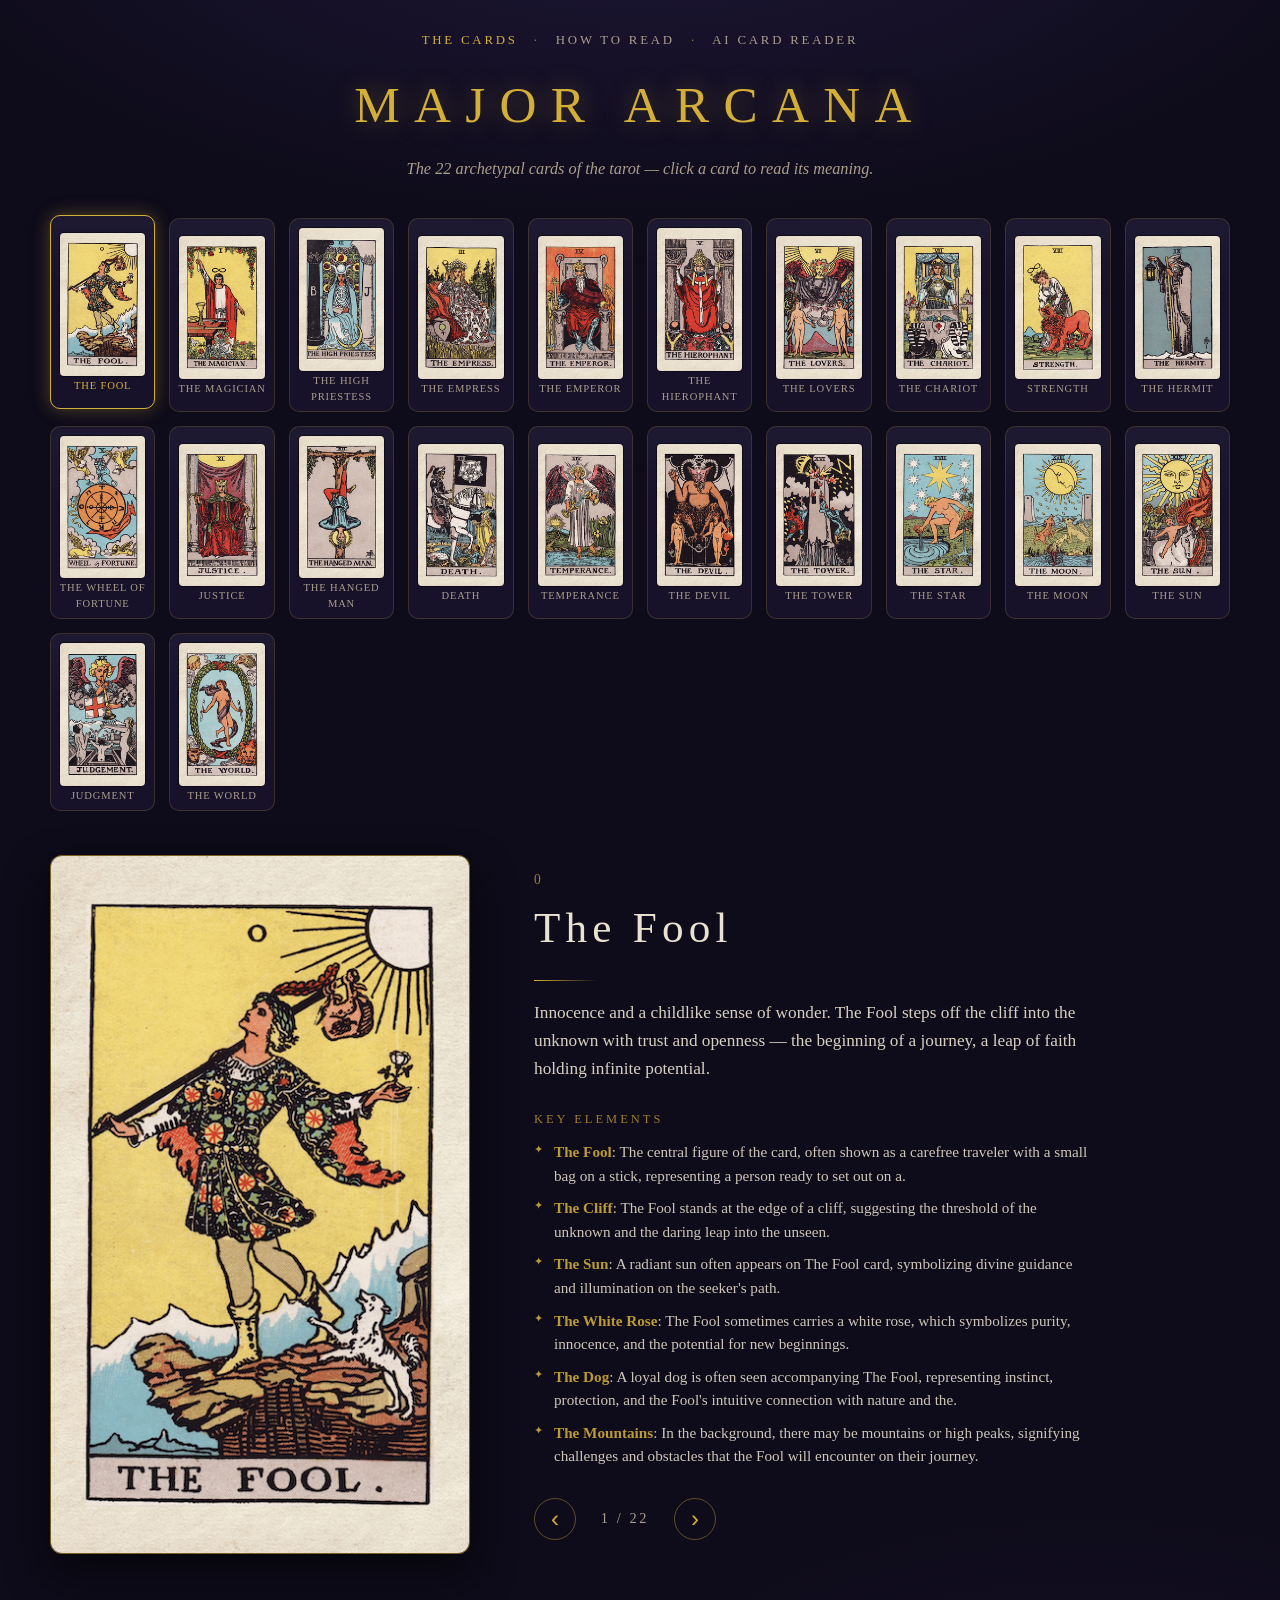
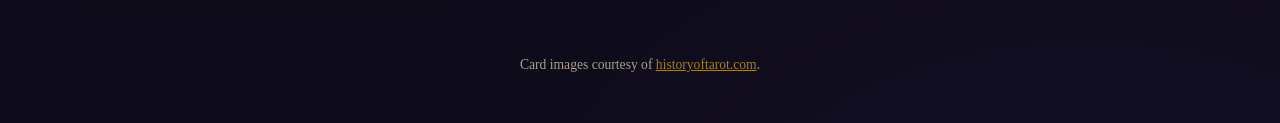
==== index.html @ 9f63abbf "Major Arcana site: cards, reading guide, AI reader (hosted build)" ====
<!DOCTYPE html>
<html lang="en">
<head>
  <meta charset="UTF-8">
  <meta name="viewport" content="width=device-width, initial-scale=1.0">
  <title>Major Arcana — The 22 Archetypal Cards</title>
  <meta name="description" content="Browse the 22 Major Arcana tarot cards. Click a card to see its image and a short description of its core meaning.">
  <link rel="icon" href="data:image/svg+xml,%3Csvg xmlns='http://www.w3.org/2000/svg' viewBox='0 0 32 32'%3E%3Crect width='32' height='32' rx='6' fill='%230e0b1a'/%3E%3Cpath d='M16 5l2.2 6.4 6.8.4-5.4 4.2 1.9 6.6-5.5-3.8-5.5 3.8 1.9-6.6-5.4-4.2 6.8-.4z' fill='%23d4af37'/%3E%3C/svg%3E">
  <link rel="stylesheet" href="css/style.css">
</head>
<body>
  <header class="site-header">
    <nav class="page-nav">
      <a href="index.html" class="here" aria-current="page">The Cards</a>
      <span class="nav-sep" aria-hidden="true">&middot;</span>
      <a href="how-to-read.html">How to Read</a>
      <span class="nav-sep" aria-hidden="true">&middot;</span>
      <a href="ai-reader.html">AI Card Reader</a>
    </nav>
    <h1>Major Arcana</h1>
    <p class="tagline">The 22 archetypal cards of the tarot &mdash; click a card to read its meaning.</p>
  </header>

  <main>
    <!-- Visual navigator: all 22 cards as small tiles -->
    <nav class="strip" id="strip" aria-label="Major Arcana cards"></nav>

    <!-- Detail view: large image left, meaning right -->
    <section class="detail" id="detail" aria-live="polite">
      <figure class="card-figure">
        <img id="card-img" src="" alt="">
      </figure>
      <article class="card-info">
        <p class="card-number" id="card-number"></p>
        <h2 class="card-name" id="card-name"></h2>
        <div class="rule" aria-hidden="true"></div>
        <p class="card-meaning" id="card-meaning"></p>
        <h3 class="elements-title">Key Elements</h3>
        <ul class="card-elements" id="card-elements"></ul>
        <div class="card-nav">
          <button id="prev-card" type="button" aria-label="Previous card">&#8249;</button>
          <span class="card-index" id="card-index"></span>
          <button id="next-card" type="button" aria-label="Next card">&#8250;</button>
        </div>
      </article>
    </section>
  </main>

  <footer class="site-footer">
    <p>Card images courtesy of <a href="https://www.historyoftarot.com/major-arcana/" target="_blank" rel="noopener">historyoftarot.com</a>.</p>
  </footer>

  <script src="js/cards-data.js"></script>
  <script src="js/app.js"></script>
</body>
</html>
---- css/style.css ----
/* ============================================================
   Major Arcana — dark, mystical single-page gallery
   ============================================================ */

:root {
  --bg: #0e0b1a;
  --bg-soft: #161226;
  --bg-tile: #17122a;
  --gold: #d4af37;
  --gold-soft: #9c7f2a;
  --ink: #e9e2d0;
  --ink-dim: #a99f8c;
  --frame: rgba(212, 175, 55, 0.55);
  --shadow: 0 18px 40px rgba(0, 0, 0, 0.55);
  --serif: "Palatino Linotype", Palatino, "Iowan Old Style", Georgia, "Times New Roman", serif;
  --transition: 0.22s ease;
}

* { box-sizing: border-box; }

html { scroll-behavior: smooth; }

body {
  margin: 0;
  min-height: 100vh;
  background:
    radial-gradient(1100px 500px at 50% -120px, rgba(90, 70, 160, 0.22), transparent 70%),
    radial-gradient(900px 600px at 85% 110%, rgba(60, 45, 110, 0.18), transparent 70%),
    var(--bg);
  color: var(--ink);
  font-family: var(--serif);
  line-height: 1.6;
  display: flex;
  flex-direction: column;
}

/* ---------- header ---------- */

.site-header {
  text-align: center;
  padding: 30px 20px 10px;
}

.page-nav {
  margin-bottom: 14px;
  font-size: 0.8rem;
  letter-spacing: 0.22em;
  text-transform: uppercase;
}

.page-nav a {
  color: var(--ink-dim);
  text-decoration: none;
  transition: color var(--transition);
}

.page-nav a:hover,
.page-nav a.here {
  color: var(--gold);
}

.page-nav .nav-sep {
  color: var(--gold-soft);
  margin: 0 10px;
}

.site-header h1 {
  margin: 0;
  font-size: clamp(2.1rem, 5vw, 3.2rem);
  font-weight: 400;
  letter-spacing: 0.28em;
  text-transform: uppercase;
  color: var(--gold);
  text-shadow: 0 0 26px rgba(212, 175, 55, 0.35);
}

.tagline {
  margin: 10px auto 0;
  max-width: 560px;
  color: var(--ink-dim);
  font-style: italic;
  font-size: 1.02rem;
}

main {
  width: min(1180px, 100% - 40px);
  margin: 0 auto;
  flex: 1;
}

/* ---------- navigator strip ---------- */

.strip {
  display: grid;
  grid-template-columns: repeat(auto-fill, minmax(96px, 1fr));
  gap: 14px;
  padding: 26px 0 34px;
}

.tile {
  appearance: none;
  border: 1px solid rgba(212, 175, 55, 0.18);
  border-radius: 10px;
  background: linear-gradient(180deg, rgba(255, 255, 255, 0.03), transparent 40%), var(--bg-tile);
  padding: 8px 8px 7px;
  cursor: pointer;
  font-family: inherit;
  color: var(--ink-dim);
  transition: border-color var(--transition), transform var(--transition), box-shadow var(--transition);
}

.tile img {
  display: block;
  width: 100%;
  height: auto;
  border-radius: 5px;
  border: 1px solid rgba(0, 0, 0, 0.5);
}

.tile .tile-name {
  margin-top: 6px;
  font-size: 0.66rem;
  letter-spacing: 0.08em;
  text-transform: uppercase;
  line-height: 1.3;
  text-align: center;
}

.tile:hover {
  border-color: var(--gold-soft);
  transform: translateY(-3px);
}

.tile:focus-visible {
  outline: 2px solid var(--gold);
  outline-offset: 2px;
}

.tile.active {
  border-color: var(--gold);
  box-shadow: 0 0 18px rgba(212, 175, 55, 0.35);
  transform: translateY(-3px);
}

.tile.active .tile-name { color: var(--gold); }

/* ---------- detail view ---------- */

.detail {
  display: grid;
  grid-template-columns: minmax(300px, 420px) 1fr;
  gap: clamp(28px, 5vw, 64px);
  align-items: center;
  padding: 10px 0 60px;
  scroll-margin-top: 18px;
  transition: opacity var(--transition), transform var(--transition);
}

.detail.fading {
  opacity: 0;
  transform: translateY(10px);
}

.card-figure {
  margin: 0;
}

.card-figure img {
  display: block;
  width: 100%;
  height: auto;
  border: 1px solid var(--frame);
  border-radius: 12px;
  box-shadow: var(--shadow);
  background: #000;
}

.card-info { max-width: 560px; }

.card-number {
  margin: 0 0 2px;
  color: var(--gold-soft);
  letter-spacing: 0.3em;
  font-size: 0.85rem;
  text-transform: uppercase;
}

.card-name {
  margin: 0;
  font-size: clamp(1.9rem, 3.6vw, 2.7rem);
  font-weight: 400;
  letter-spacing: 0.12em;
  color: var(--ink);
}

.rule {
  width: 64px;
  height: 1px;
  margin: 18px 0;
  background: linear-gradient(90deg, var(--gold), transparent);
}

.card-meaning {
  margin: 0;
  font-size: 1.08rem;
  color: var(--ink);
  opacity: 0.92;
}

.elements-title {
  margin: 28px 0 10px;
  font-size: 0.78rem;
  font-weight: 400;
  letter-spacing: 0.24em;
  text-transform: uppercase;
  color: var(--gold-soft);
}

.card-elements {
  list-style: none;
  margin: 0;
  padding: 0;
  display: grid;
  gap: 9px;
}

.card-elements li {
  position: relative;
  padding-left: 20px;
  font-size: 0.95rem;
  line-height: 1.55;
  color: var(--ink);
  opacity: 0.88;
}

.card-elements li::before {
  content: "\2726"; /* ✦ */
  position: absolute;
  left: 0;
  top: 0.1em;
  color: var(--gold);
  font-size: 0.72em;
}

.card-elements b {
  color: var(--gold);
  font-weight: 600;
}

.card-nav {
  margin-top: 30px;
  display: flex;
  align-items: center;
  gap: 14px;
}

.card-nav button {
  appearance: none;
  width: 42px;
  height: 42px;
  border-radius: 50%;
  border: 1px solid rgba(212, 175, 55, 0.4);
  background: transparent;
  color: var(--gold);
  font-size: 1.5rem;
  line-height: 1;
  cursor: pointer;
  transition: background var(--transition), border-color var(--transition);
}

.card-nav button:hover {
  background: rgba(212, 175, 55, 0.12);
  border-color: var(--gold);
}

.card-nav button:focus-visible {
  outline: 2px solid var(--gold);
  outline-offset: 2px;
}

.card-index {
  min-width: 70px;
  text-align: center;
  color: var(--ink-dim);
  letter-spacing: 0.18em;
  font-size: 0.9rem;
}

/* ---------- how-to-read page ---------- */

.guide {
  max-width: 760px;
  margin: 0 auto;
  padding: 10px 20px 30px;
}

.guide section {
  margin: 0 0 46px;
}

.guide h2 {
  font-size: 1.5rem;
  font-weight: 400;
  letter-spacing: 0.14em;
  text-transform: uppercase;
  color: var(--gold);
  margin: 0 0 16px;
}

.guide p {
  margin: 0 0 14px;
}

.guide ol {
  margin: 0 0 14px;
  padding-left: 22px;
}

.guide ol li {
  margin-bottom: 10px;
}

.guide b {
  color: var(--gold);
  font-weight: 600;
}

/* stages of the journey */

.stage {
  margin: 0 0 26px;
  padding: 18px 18px 20px;
  border: 1px solid rgba(212, 175, 55, 0.2);
  border-radius: 12px;
  background: linear-gradient(180deg, rgba(255, 255, 255, 0.025), transparent 55%), var(--bg-soft);
}

.stage-head {
  display: flex;
  align-items: baseline;
  gap: 12px;
  flex-wrap: wrap;
}

.stage-head .stage-num {
  color: var(--gold-soft);
  letter-spacing: 0.2em;
  font-size: 0.85rem;
  white-space: nowrap;
}

.stage-head h3 {
  margin: 0;
  font-size: 1.12rem;
  font-weight: 400;
  letter-spacing: 0.1em;
  text-transform: uppercase;
  color: var(--ink);
}

.stage-desc {
  margin: 8px 0 14px;
  color: var(--ink-dim);
  font-size: 0.95rem;
}

.stage-cards {
  display: flex;
  gap: 10px;
  overflow-x: auto;
  padding-bottom: 4px;
}

.stage-card {
  flex: 0 0 auto;
  width: 74px;
  text-align: center;
}

.stage-card img {
  display: block;
  width: 100%;
  border-radius: 5px;
  border: 1px solid rgba(0, 0, 0, 0.5);
}

.stage-card span {
  display: block;
  margin-top: 5px;
  font-size: 0.62rem;
  letter-spacing: 0.05em;
  text-transform: uppercase;
  color: var(--ink-dim);
  line-height: 1.3;
}

/* ---------- AI card reader ---------- */

.reader {
  max-width: 1000px;
  margin: 0 auto;
  padding: 6px 20px 40px;
}

.reader-section { margin-bottom: 34px; }

.step-title {
  display: flex;
  align-items: center;
  gap: 12px;
  margin: 0 0 16px;
  font-size: 1.12rem;
  font-weight: 400;
  letter-spacing: 0.14em;
  text-transform: uppercase;
  color: var(--gold);
}

.step-title.plain { justify-content: center; }

.step-num {
  display: inline-flex;
  align-items: center;
  justify-content: center;
  width: 28px;
  height: 28px;
  border-radius: 50%;
  border: 1px solid var(--gold-soft);
  color: var(--gold);
  font-size: 0.9rem;
  flex: 0 0 auto;
}

.reader-hint { color: var(--ink-dim); margin: 0 0 12px; }

.reader-hint.small { font-size: 0.85rem; min-height: 1.3em; }

/* spread options */

.spread-options {
  display: grid;
  grid-template-columns: 1fr 1fr;
  gap: 16px;
}

.spread-option {
  appearance: none;
  cursor: pointer;
  font-family: inherit;
  text-align: left;
  padding: 20px 18px;
  border-radius: 12px;
  border: 1px solid rgba(212, 175, 55, 0.25);
  background: linear-gradient(180deg, rgba(255, 255, 255, 0.03), transparent 55%), var(--bg-soft);
  color: var(--ink);
  display: flex;
  flex-direction: column;
  gap: 8px;
  transition: border-color var(--transition), transform var(--transition);
}

.spread-option:hover {
  border-color: var(--gold);
  transform: translateY(-3px);
}

.spread-name {
  font-size: 1.05rem;
  letter-spacing: 0.04em;
  color: var(--gold);
}

.spread-name em { font-style: normal; color: var(--ink-dim); }

.spread-desc { color: var(--ink-dim); font-size: 0.9rem; line-height: 1.5; }

/* buttons */

.btn-primary {
  appearance: none;
  cursor: pointer;
  font-family: inherit;
  background: linear-gradient(180deg, rgba(212, 175, 55, 0.25), rgba(212, 175, 55, 0.12));
  color: var(--gold);
  border: 1px solid var(--gold);
  border-radius: 999px;
  padding: 12px 22px;
  font-size: 1rem;
  letter-spacing: 0.06em;
  white-space: nowrap;
  transition: box-shadow var(--transition);
}

.btn-primary:hover { box-shadow: 0 0 18px rgba(212, 175, 55, 0.35); }

.btn-primary:disabled { opacity: 0.5; cursor: wait; }

.btn-primary.small { padding: 8px 16px; font-size: 0.9rem; }

.btn-ghost {
  appearance: none;
  cursor: pointer;
  font-family: inherit;
  background: transparent;
  color: var(--ink-dim);
  border: 1px solid rgba(212, 175, 55, 0.3);
  border-radius: 999px;
  padding: 12px 20px;
  font-size: 1rem;
  white-space: nowrap;
  transition: color var(--transition), border-color var(--transition);
}

.btn-ghost:hover { color: var(--gold); border-color: var(--gold); }

.btn-ghost:disabled { opacity: 0.5; cursor: wait; }

/* question / follow-up rows */

.question-row,
.followup-row {
  display: flex;
  gap: 12px;
}

.question-row input,
.followup-row input {
  flex: 1;
  background: rgba(0, 0, 0, 0.3);
  color: var(--ink);
  border: 1px solid rgba(212, 175, 55, 0.25);
  border-radius: 8px;
  padding: 12px 14px;
  font-family: inherit;
  font-size: 1rem;
}

.question-row input:focus,
.followup-row input:focus {
  outline: none;
  border-color: var(--gold);
}

/* the spread */

.slots {
  display: flex;
  gap: 18px;
  justify-content: center;
  align-items: flex-start;
  flex-wrap: wrap;
  padding: 26px 0 10px;
}

.card-slot {
  perspective: 1100px;
  width: 168px;
  text-align: center;
  animation: flyin 0.55s ease both;
}

.card-slot.big { width: 200px; }

@keyframes flyin {
  from { transform: translateY(-46px) scale(0.85); opacity: 0; }
  to   { transform: translateY(0) scale(1); opacity: 1; }
}

/* cards land face-down (back toward the viewer), then flip to face-up */
.card-inner {
  position: relative;
  transform-style: preserve-3d;
  transform: rotateY(180deg);
  transition: transform 0.8s cubic-bezier(0.35, 0.1, 0.25, 1);
}

.card-slot.flipped .card-inner { transform: rotateY(0deg); }

.card-face {
  border-radius: 10px;
  overflow: hidden;
  border: 1px solid var(--frame);
  backface-visibility: hidden;
}

.card-back {
  position: absolute;
  inset: 0;
  transform: rotateY(180deg);
  display: flex;
  align-items: center;
  justify-content: center;
  color: var(--gold);
  font-size: 2rem;
  background:
    repeating-linear-gradient(45deg, rgba(212, 175, 55, 0.10) 0 2px, transparent 2px 9px),
    repeating-linear-gradient(-45deg, rgba(212, 175, 55, 0.10) 0 2px, transparent 2px 9px),
    #141024;
}

.card-front { position: relative; display: block; }

.card-front img { display: block; width: 100%; height: auto; }

.slot-card-name {
  display: block;
  padding: 6px 4px;
  font-size: 0.62rem;
  letter-spacing: 0.1em;
  text-transform: uppercase;
  color: var(--gold);
  background: rgba(0, 0, 0, 0.55);
}

.slot-label {
  display: block;
  margin-top: 10px;
  font-size: 0.7rem;
  letter-spacing: 0.18em;
  text-transform: uppercase;
  color: var(--ink-dim);
}

/* read row + settings */

.read-row {
  display: flex;
  gap: 14px;
  justify-content: center;
  flex-wrap: wrap;
  margin-bottom: 8px;
}

.reader-status {
  min-height: 1.3em;
  margin: 10px 0 0;
  text-align: center;
  font-size: 0.9rem;
  color: var(--ink-dim);
}

.reader-status.err { color: #e08f8f; }

/* the reading */

.reading-body {
  border: 1px solid rgba(212, 175, 55, 0.2);
  border-radius: 12px;
  background: linear-gradient(180deg, rgba(255, 255, 255, 0.025), transparent 60%), var(--bg-soft);
  padding: 26px 26px 22px;
  min-height: 60px;
}

.reading-body h3 {
  margin: 22px 0 8px;
  font-size: 1.08rem;
  font-weight: 400;
  letter-spacing: 0.1em;
  text-transform: uppercase;
  color: var(--gold);
}

.reading-body h3:first-child { margin-top: 0; }

.reading-body p { margin: 0 0 12px; }

.reading-live { white-space: pre-wrap; }

.followup-q {
  margin: 22px 0 4px;
  color: var(--gold);
  font-size: 0.95rem;
  letter-spacing: 0.05em;
}

/* ---------- footer ---------- */

.site-footer {
  text-align: center;
  padding: 26px 20px 34px;
  color: var(--ink-dim);
  font-size: 0.85rem;
}

.site-footer a {
  color: var(--gold-soft);
}

/* ---------- responsive ---------- */

@media (max-width: 860px) {
  .detail {
    grid-template-columns: 1fr;
    align-items: start;
    gap: 26px;
    padding-bottom: 44px;
  }

  .card-figure {
    width: min(340px, 86%);
    margin: 0 auto;
  }

  .card-info { max-width: none; text-align: center; }

  .elements-title { text-align: center; }

  .card-elements {
    text-align: left;
    width: min(440px, 100%);
    margin: 0 auto;
  }

  .rule {
    margin-left: auto;
    margin-right: auto;
    background: linear-gradient(90deg, transparent, var(--gold), transparent);
  }

  .strip {
    grid-template-columns: repeat(auto-fill, minmax(78px, 1fr));
    gap: 10px;
    padding-top: 20px;
  }

  .spread-options { grid-template-columns: 1fr; }

  .question-row,
  .followup-row { flex-direction: column; }

  .card-slot { width: 126px; }

  .card-slot.big { width: 148px; }

  .read-row { flex-direction: column; align-items: center; }

  .reading-body { padding: 18px 16px 16px; }

  .tile { padding: 6px 6px 5px; }
  .tile .tile-name { font-size: 0.6rem; }
}
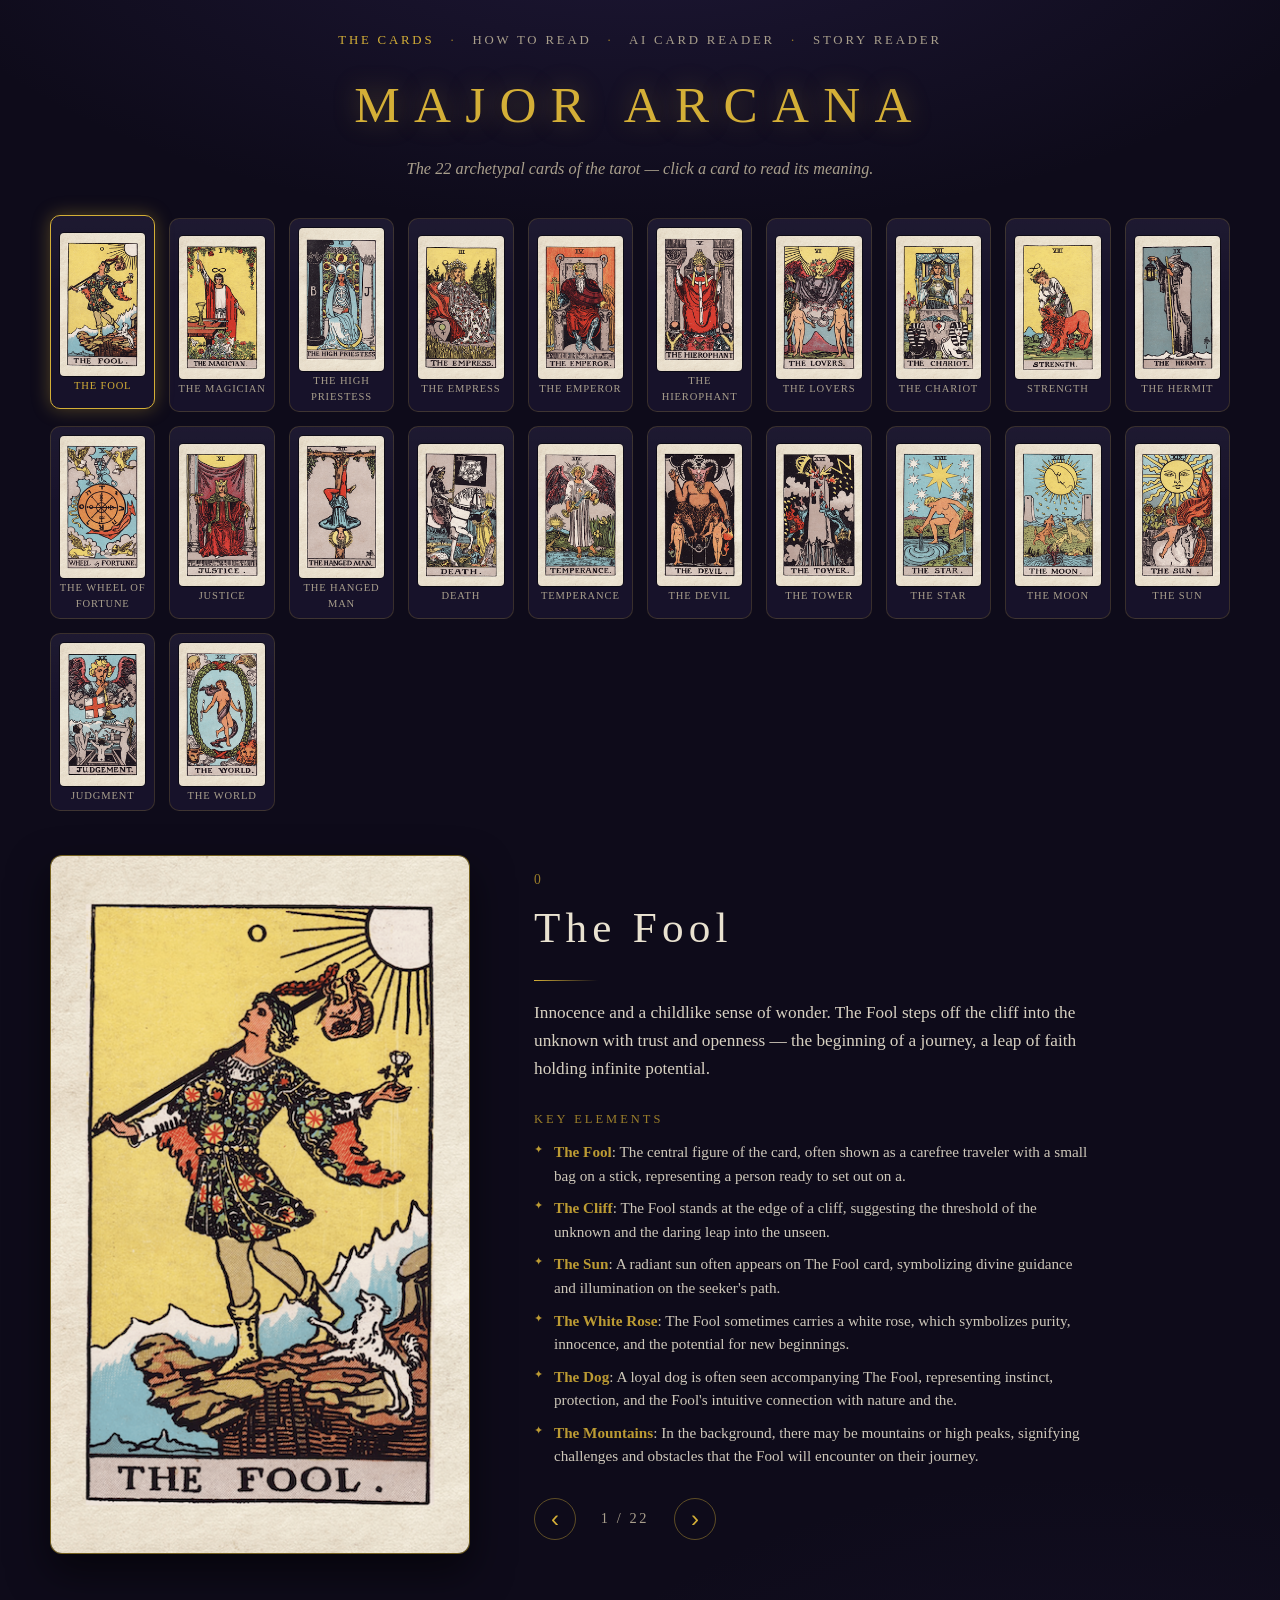
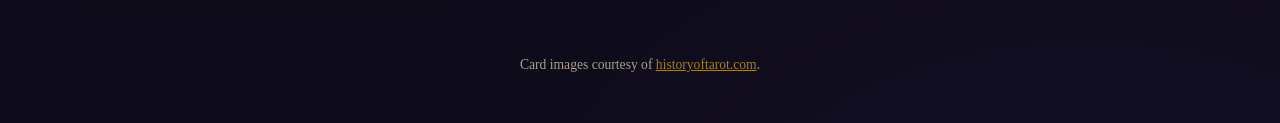
==== commit c1c63d61: "Story Reader: interpret a real story through the Major Arcana as a map of action (selection + ground" ====
--- a/index.html
+++ b/index.html
@@ -16,6 +16,8 @@
       <a href="how-to-read.html">How to Read</a>
       <span class="nav-sep" aria-hidden="true">&middot;</span>
       <a href="ai-reader.html">AI Card Reader</a>
+      <span class="nav-sep" aria-hidden="true">&middot;</span>
+      <a href="story-reader.html">Story Reader</a>
     </nav>
     <h1>Major Arcana</h1>
     <p class="tagline">The 22 archetypal cards of the tarot &mdash; click a card to read its meaning.</p>
--- a/css/style.css
+++ b/css/style.css
@@ -666,6 +666,15 @@
 
 .reading-live { white-space: pre-wrap; }
 
+.reading-body ul {
+  margin: 0 0 14px;
+  padding-left: 22px;
+}
+
+.reading-body li {
+  margin: 0 0 6px;
+}
+
 .followup-q {
   margin: 22px 0 4px;
   color: var(--gold);
@@ -739,3 +748,34 @@
   .tile { padding: 6px 6px 5px; }
   .tile .tile-name { font-size: 0.6rem; }
 }
+
+/* ---------- Story Reader ---------- */
+
+#story {
+  width: 100%;
+  min-height: 170px;
+  resize: vertical;
+  background: rgba(0, 0, 0, 0.3);
+  color: var(--ink);
+  border: 1px solid rgba(212, 175, 55, 0.25);
+  border-radius: 8px;
+  padding: 14px 16px;
+  font-family: inherit;
+  font-size: 1rem;
+  line-height: 1.6;
+}
+
+#story:focus {
+  outline: none;
+  border-color: var(--gold);
+}
+
+.char-count {
+  text-align: right;
+  margin: -8px 2px 12px;
+}
+
+.mirror-note {
+  text-align: center;
+  margin: 20px 0 0;
+}
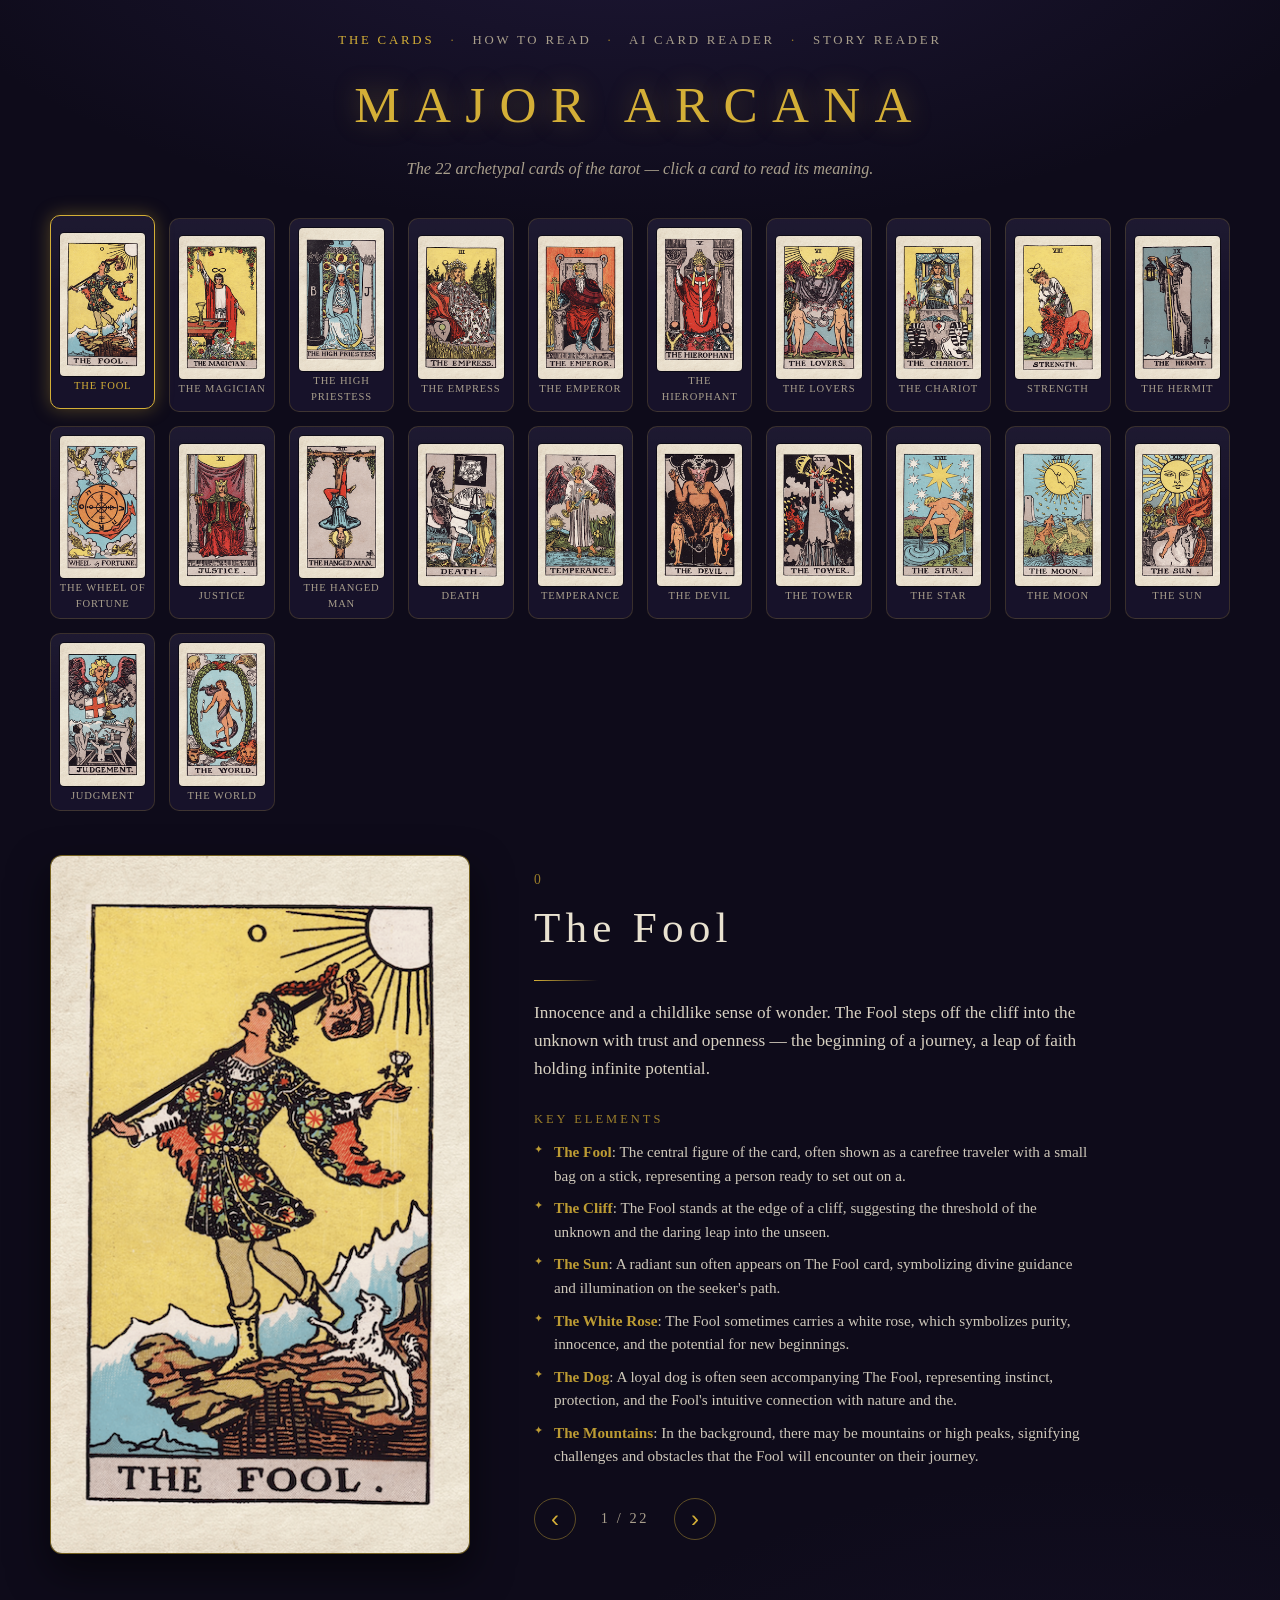
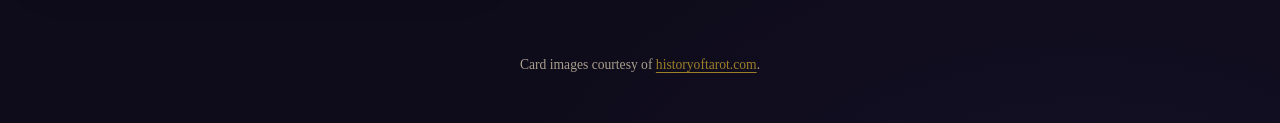
==== commit f3ea20fe: "Cache-bust stylesheet URL (?v=2) so stale cached CSS cannot override link styles" ====
--- a/index.html
+++ b/index.html
@@ -6,7 +6,7 @@
   <title>Major Arcana — The 22 Archetypal Cards</title>
   <meta name="description" content="Browse the 22 Major Arcana tarot cards. Click a card to see its image and a short description of its core meaning.">
   <link rel="icon" href="data:image/svg+xml,%3Csvg xmlns='http://www.w3.org/2000/svg' viewBox='0 0 32 32'%3E%3Crect width='32' height='32' rx='6' fill='%230e0b1a'/%3E%3Cpath d='M16 5l2.2 6.4 6.8.4-5.4 4.2 1.9 6.6-5.5-3.8-5.5 3.8 1.9-6.6-5.4-4.2 6.8-.4z' fill='%23d4af37'/%3E%3C/svg%3E">
-  <link rel="stylesheet" href="css/style.css">
+  <link rel="stylesheet" href="css/style.css?v=2">
 </head>
 <body>
   <header class="site-header">
--- a/css/style.css
+++ b/css/style.css
@@ -20,6 +20,24 @@
 
 html { scroll-behavior: smooth; }
 
+/* ---------- links ----------
+   Body links: normal text color + underline (no blue, no purple).
+   Specific areas (nav, footer) keep their own color rules. */
+a {
+  color: var(--ink);
+  text-decoration: underline;
+  text-underline-offset: 3px;
+  text-decoration-thickness: 1px;
+}
+
+a:visited {
+  color: var(--ink);
+}
+
+a:hover {
+  color: var(--gold);
+}
+
 body {
   margin: 0;
   min-height: 100vh;
@@ -675,6 +693,27 @@
   margin: 0 0 6px;
 }
 
+/* "working" indicator while a reading is being generated */
+.interp-status {
+  text-align: center;
+  margin: 0 0 16px;
+}
+
+.interp-status.working {
+  color: var(--gold);
+  font-style: italic;
+  animation: interp-pulse 1.6s ease-in-out infinite;
+}
+
+.interp-status.err {
+  color: #e08f8f;
+}
+
+@keyframes interp-pulse {
+  0%, 100% { opacity: 1; }
+  50% { opacity: 0.4; }
+}
+
 .followup-q {
   margin: 22px 0 4px;
   color: var(--gold);
@@ -779,3 +818,40 @@
   text-align: center;
   margin: 20px 0 0;
 }
+
+/* Story Reader — one-line frame above step 1 */
+.opener p {
+  max-width: 560px;
+  margin: 0 auto 6px;
+  color: var(--ink-dim);
+  font-style: italic;
+}
+
+.opener a {
+  color: var(--ink-dim);
+}
+
+.quote {
+  max-width: 560px;
+  margin: 20px auto;
+  padding: 4px 0 4px 18px;
+  border-left: 3px solid var(--gold);
+  font-style: italic;
+  color: var(--gold);
+  font-size: 1.08rem;
+  line-height: 1.5;
+}
+
+.quote .cite {
+  display: block;
+  font-style: normal;
+  font-size: 0.85rem;
+  color: var(--ink-dim);
+  margin-top: 8px;
+}
+
+.source-link {
+  text-align: center;
+  font-size: 0.85rem;
+  color: var(--ink-dim);
+}
